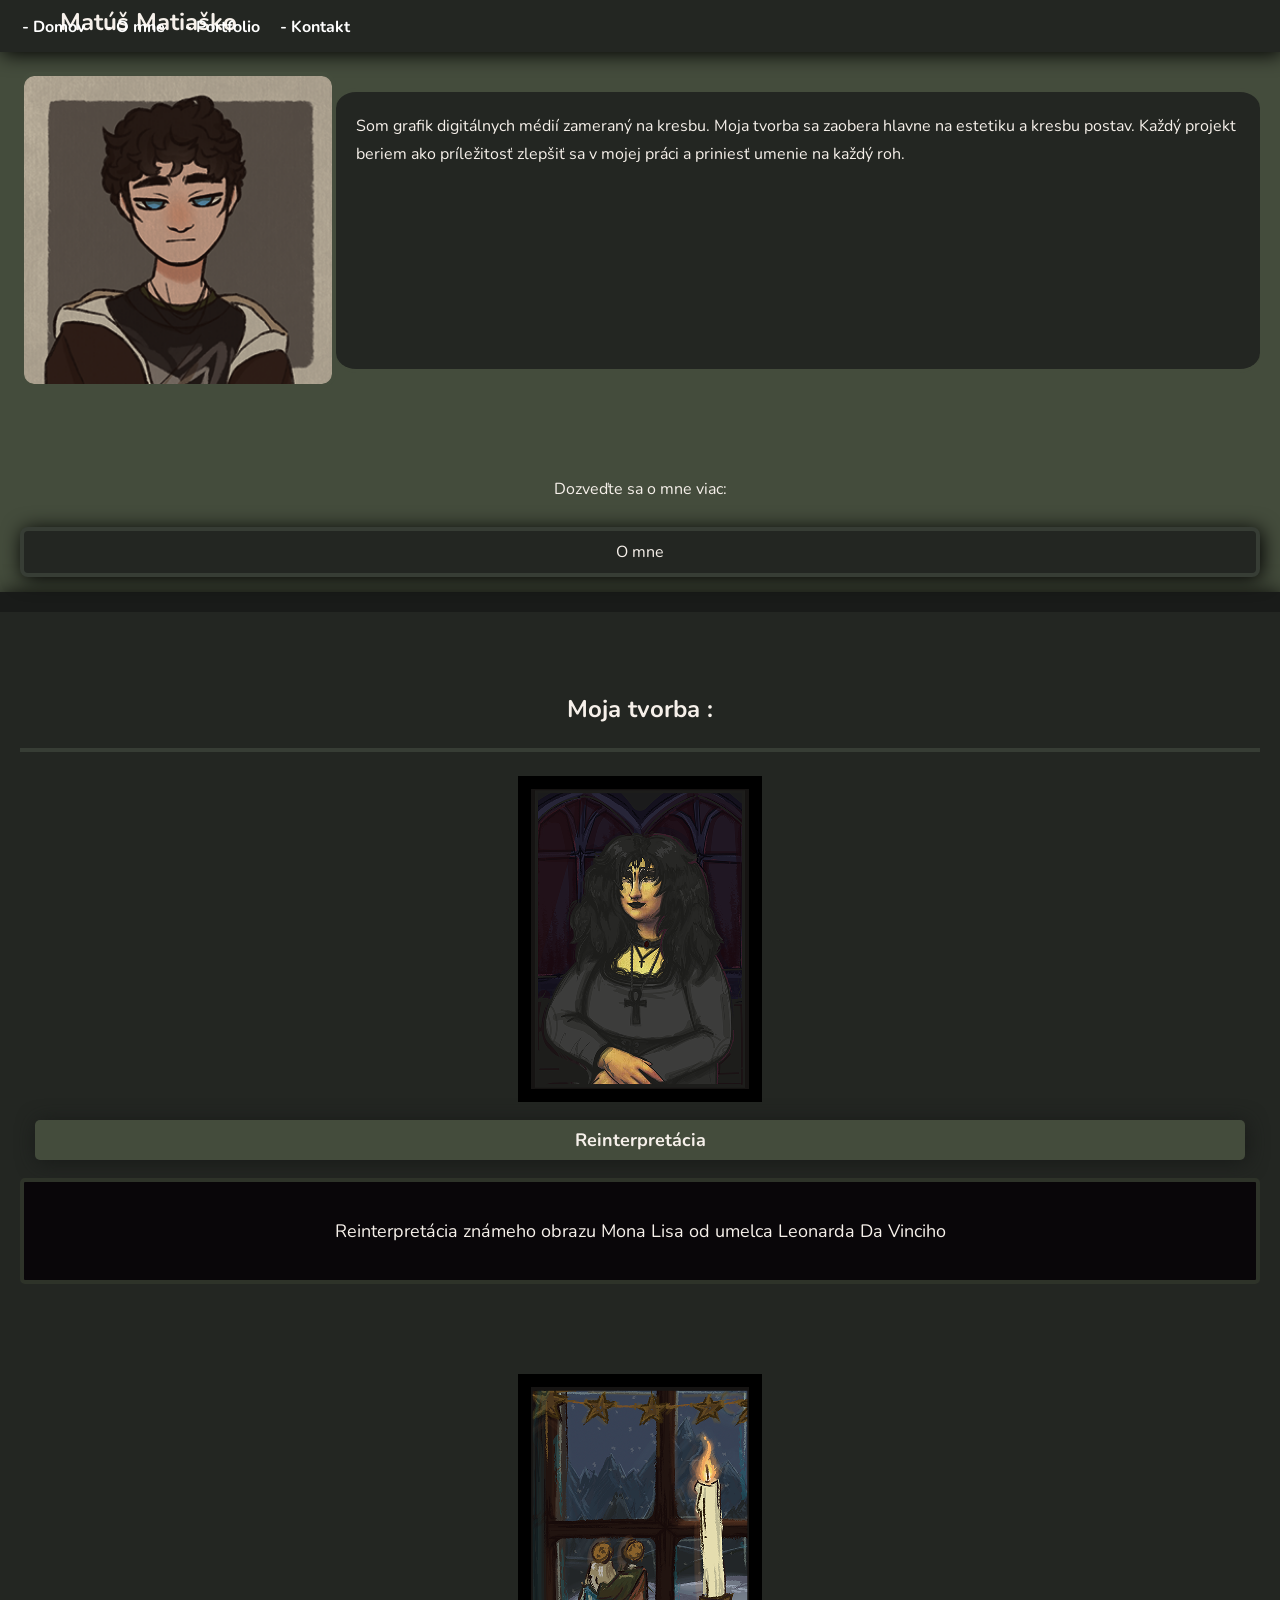
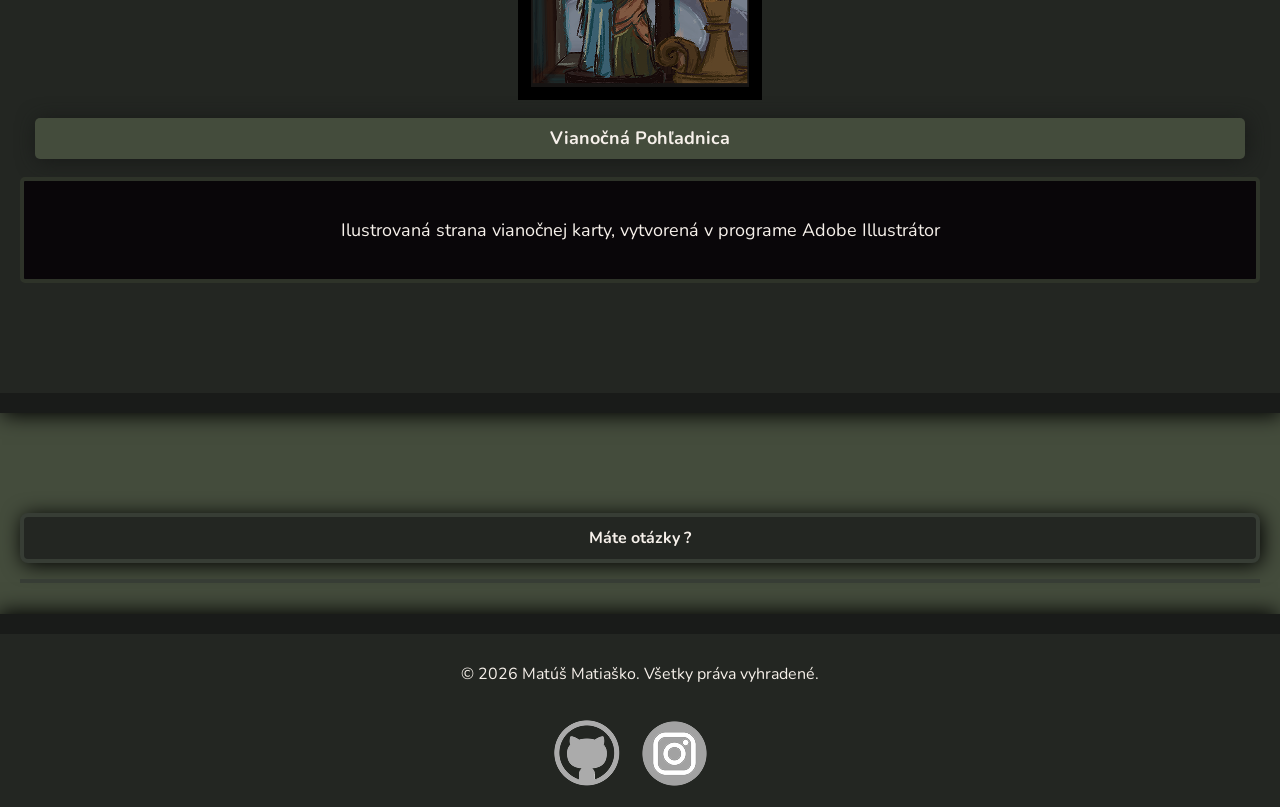
==== moje_portfolio/index.html @ e3437671 "." ====
<!DOCTYPE html>
<html lang="en">
<head>
    <meta charset="UTF-8">
    <meta name="viewport" content="width=device-width, initial-scale=1.0">
    <title>Portfólio</title>
    <link rel="stylesheet" href="css/style.css">
    <link rel="stylesheet" href="css/normalize.css">
</head>
<body>
<!--=========================================================================-->
<!--=========================================================================-->
    <header>
        <nav>
            <div class="menu-btn" id="menuBtn">
              ☰
            </div>
            <div class="menu" id="menu">
                <a href="index.html"><b>- Domov</b></a>
                <a href="o_mne.html"><b>- O mne</b></a>
                <a href="portfolio.html"><b>- Portfolio</b></a>
                <a href="kontakt.html"><b>- Kontakt</b></a>
            </div>
        </nav>
    <script>
        const menuBtn = document.getElementById("menuBtn");
        const menu = document.getElementById("menu");
        menuBtn.addEventListener("click", () => {
          menu.classList.toggle("active");
        });
    </script>
    <h1 class="header_logo">Matúš Matiaško</h1>
    </header>
<!--=========================================================================-->
<!--=========================================================================-->
<section class="margin__medzera">
    <section id="sekcia_uvod_div">
        <div class="sekcia_uvod_div">
            <img id="pfp" src="images/download20260403190215 2.png" alt="pfp">
            <p class="text_dozvedte_sa_viac">Som grafik digitálnych médií zameraný na  kresbu. Moja tvorba sa zaobera hlavne na estetiku a kresbu postav. Každý projekt beriem ako príležitosť zlepšiť sa v mojej práci a priniesť umenie na každý roh.</p>
        </div>
    </section>
</section>
    <section class="flex__sekcia">
        <p class="text_o_mne">Dozveďte sa o mne viac:</p>
        <a class="button_o_mne" href="o_mne.html">O mne</a>
    </section>
<!--=========================================================================-->
<!--=========================================================================-->
<section class="sekcia__portfolio">
    <div class="portfolio__content">
        <p class="portfolio__nadpis"><b>Moja tvorba :</b></p>
        <p class="border_bottom"></p>
        <img class="portfolio__obrazok" src="images/2 2.png" alt="Reinterpretácia">
        <p class="portfolio__item-nadpis"><b>Reinterpretácia</b></p>
        <p class="portfolio__item-text">Reinterpretácia známeho obrazu Mona Lisa od umelca Leonarda Da Vinciho</p>
        <img class="portfolio__obrazok" src="images/3 2.png" alt="Vianočná Pohľadnica">
        <p class="portfolio__item-nadpis"><b>Vianočná Pohľadnica</b></p>
        <p class="portfolio__item-text">Ilustrovaná strana vianočnej karty, vytvorená v programe Adobe Illustrátor</p>
    </div>
</section>
<!--=========================================================================-->
<!--=========================================================================-->
<section class="flex__sekcia">
    <a id="kontact-banner" href="kontakt.html"><b>Máte otázky ?</b></a>
    <p class="border_bottom"></p>
</section>
<!--=========================================================================-->
<!--=========================================================================-->
    <footer>
        <p id="footer__copyright">© 2026 Matúš Matiaško. Všetky práva vyhradené.</p>
        <class id="footer_images">
            <img id="Github__ikona" src="images/image 8.png" alt="Github__ikona">
            <img id="Instagram__ikona" src="images/instagram-logo-instagram-icon-transparent-free-png 2.png" alt="Instagram__ikona">
        </class>
    </footer>
<!--=========================================================================-->
<!--=========================================================================-->
</body>
</html>
---- moje_portfolio/css/style.css ----
@import url('https://fonts.googleapis.com/css2?family=Nunito:ital,wght@0,200..1000;1,200..1000&family=Titan+One&display=swap');
/*============================================================================*/
:root{
    --farba_textu:          #F6F0EA;
    --farba_pozadia:        #090609;
    --farba_primarna:       #444C3C;
    --farba_primarna_2:     #5A6A58;
    --farba_primarna_3:     #232622;
    --farba_akcent:         #673241;
    --farba_akcent_2:       #934058;
    --farba_akcent_3:       #3a1e26;
    --farba_border:         #2e3329;
}
/*============================================================================*/
/*============================================================================*/

.sekcia_uvod_div{
    display: flex;
    flex-direction: column;
    border-bottom: var(--farba_primarna) 4px solid;
}
#pfp{
    border: var(--farba_primarna) 4px solid;
    border-radius: 14px;
}
.text_dozvedte_sa_viac{
    background-color: var(--farba_primarna_3);
    padding: 20px;
    border-radius: 20px;
    margin-bottom: 15px;
    border-top: var(--farba_primarna) solid 4px;
    border-bottom: var(--farba_primarna) 4px solid;
    line-height: 28px;
}
/*============================================================================*/
/*============================================================================*/
.text_o_mne{
    margin-top: 60px;
    padding: 8px;  
    text-align: center;
    border-bottom: var(--farba_primarna) 4px solid;
}
.button_o_mne{
    color: var(--farba_textu);
    text-align: center;
    background-color: var(--farba_primarna_3);
    border: 4px solid #373D35;
    padding: 12px;
    margin-bottom: 15px;
    border-radius: 8px;
    display: inline-block;
    box-shadow: 2px 2px 20px black;
}
/*============================================================================*/
/*============================================================================*/






/*============================================================================*/
/*============================================================================*/
.text_o_mne_nadpis{
    margin-left: 0px;
    margin-top: 3px;
    margin-bottom: 3px;
    font-family: Titan One;
    letter-spacing: 3px;
    color: var(--farba_akcent);
    -webkit-text-stroke: 1px var(--farba_akcent_3);
}
#text_o_mne_1{
    font-size: 60px;
    margin: 0px;    
}
#text_o_mne_2{
    font-size: 60px;
    margin: 0px;
    color: var(--farba_akcent_2);
}
#volam_sa{
    font-size: large;
    line-height: 32px;
}
.obrazky{
    text-align: center;
    background-color: var(--farba_primarna);
    padding: 10px;
    border-radius: 20px;
    border: var(--farba_primarna_2) solid 4px;
}
.ikona{
    border: var(--farba_pozadia) solid 8px;
    border-radius: 400px;
}
.o_mne_text_2{
    margin-top: 20px;
    padding: 8px;  
    text-align: center;
    border-bottom: var(--farba_primarna) 4px solid;
    margin-left: 20px;
    margin-right: 20px;
}
.zrucnosti{
    text-align: center;
    background-color: var(--farba_primarna);
    padding: 0px;
    border-radius: 20px;
    border: var(--farba_primarna_2) solid 4px;
    margin: 10px;
    display: flex;
    flex-direction: row;
    justify-content: center;
    align-items: center;
    margin-left: 20px;
    margin-right: 20px;
}
.ikona_2{
    margin: 10px
}
.zrucnosti_text{
    padding-left: 10px;
    margin: 4px;
}
.sekcia_zrucnosti{
    margin-bottom: 20px;
}
/*============================================================================*/
/*============================================================================*/
input , textarea{
    background-color: var(--farba_pozadia);
    border: var(--farba_border) solid 4px;
    color: var(--farba_textu);
    margin-left: 20px;
    width: 96%;
    height: 40px;
}
.text_kontakt{
    text-align: center;
    align-items: center;
    background-color: var(--farba_primarna);
    padding: 10px;
    border-radius: 5px;
    box-shadow: 2px 2px 20px #181a18;
}
textarea{
    height: 200px;
}













/*============================================================================*/
/*==================================NAV=======================================*/
/*============================================================================*/
nav {
      padding: 10px 20px;
      position: relative;
      margin-left: 2px;
    }
.menu-btn {
      font-size: 30px;
      color: white;
      cursor: pointer;
      display: none;
    }
.menu {
      display: flex;
      gap: 20px;
    }
.menu a {
      color: white;
      text-decoration: none;
    }
a:hover {
        color: var(--farba_pozadia);
        background-color: var(--farba_primarna_2);
}
/*============================================================================*/
@media (max-width: 768px) {
.menu-btn {
        display: block;
    }
.menu {
        display: none;
        flex-direction: column;
        background: #333;
        position: absolute;
        top: 60px;
        left: 0;
        width: 100%;
        padding: 10px 0;
    }
.menu.active {
        display: flex;
    }
.menu a {
        padding: 10px 20px;
    }
}
/*============================================================================*/
/*================================HEADER======================================*/
/*============================================================================*/
header{
    background-color: var(--farba_primarna_3);
    margin: 0px;
    box-shadow: 2px 2px 20px black;
    padding-bottom: 8px;
    padding-top:8px;
}
.header_logo{
    font-family: Nunito;
    margin-bottom: 2px;
    font-size: x-large;
    padding: 5px;
    padding-left: 30px;
    margin-top: -42px;
    margin-left: 30px;
}
a{
    text-decoration: none;
    color: var(--farba_pozadia);
    font-family: Nunito;
}
/*============================================================================*/
/*================================KONTAKT=====================================*/
/*============================================================================*/
#kontact-banner{
    color: var(--farba_textu);
    text-align: center;
    background-color: var(--farba_primarna_3);
    border: 4px solid #373D35;
    padding: 12px;
    border-radius: 8px;
    display: inline-block;
    margin-top: 100px;
    box-shadow: 2px 2px 20px black;
}
#kontact-banner:hover {
        color: var(--farba_pozadia);
        background-color: var(--farba_primarna_2);
}
/*============================================================================*/
/*==============================PORTFOLIO=====================================*/
/*============================================================================*/
.nadpis__portfolio{
    text-align: center;
    font-size: 60px;
    margin-top: 3px;
    margin-bottom: 3px;
    font-family: Titan One;
    letter-spacing: 3px;
    color: var(--farba_akcent);
    -webkit-text-stroke: 1px var(--farba_akcent_3);
}
.sekcia__portfolio{
    border-top: #191b19 solid 20px;
    background-color: var(--farba_primarna_3);
    padding: 20px;
    margin: 0px;
    border-bottom: #191b19 solid 20px;
    box-shadow: 2px 2px 20px black;
}
.portfolio__content{
    padding-top: 40px;
    text-align: center;
    font-size: x-large;
}
.portfolio__item-text{
    text-align: center;
    background-color: var(--farba_pozadia);
    padding: 20px;
    border-radius: 5px;
    padding-top: 35px;
    padding-bottom: 35px;
    border: var(--farba_border) solid 4px;
    margin-bottom: 90px;
    line-height: 28px;
    font-size: large;
}
.portfolio__item-nadpis{
    text-align: center;
    align-items: center;
    background-color: var(--farba_primarna);
    padding: 10px;
    border-radius: 5px;
    margin-left: 15px;
    margin-right: 15px;
    box-shadow: 2px 2px 20px #181a18;
    font-size: large;
}
.portfolio__obrazok{    
    display: block;
    margin-left: auto;
    margin-right: auto;
}
/*============================================================================*/
/*================================FOOTER======================================*/
/*============================================================================*/
.margin__footer{
    margin-top: 100px;
}
footer{
    border-top: #191b19 solid 20px;
    margin-top: 15px;
    background-color: var(--farba_primarna_3);
    box-shadow: -2px -2px 20px black;
}
#footer__copyright{
    color: var(--farba_textu);
    text-align: center;
    margin-left: 20px;
    margin-right: 20px;
    padding-top: 15px;
}
#footer_images{
    display: flex;
    flex-direction: row;
    justify-content: center;
    align-items: center;
}
/*============================================================================*/
/*=================================RANDOM=====================================*/
/*============================================================================*/
.margin__medzera{
    margin: 20px;
}
.flex__sekcia{
    display: flex;
    flex-direction: column;
    margin-left: 20px;
    margin-right: 20px;
}
.border_bottom{
    border-bottom: 4px solid #373D35;
}
button{
    margin-top: 200px;
    background-color: var(--farba_pozadia);
    border: var(--farba_border) solid 4px;
    color: var(--farba_textu);
    width: 96%;
    height: 40px;
}

button:hover {
        color: var(--farba_pozadia);
        background-color: var(--farba_primarna_2);
}
/*============================================================================*/
/*==================================BODY======================================*/
/*============================================================================*/
body{
    background-color: var(--farba_pozadia);
    color: var(--farba_textu);
    font-family: Nunito;
    margin: 0px;
}
/*============================================================================*/
/*==================================MEDIA=====================================*/
/*============================================================================*/
@media (min-width: 768px) {


#pfp{
    width: 500px;
}
.sekcia_uvod_div{
    flex-direction: row;
}








body{
background-color: #444C3C;
}
}
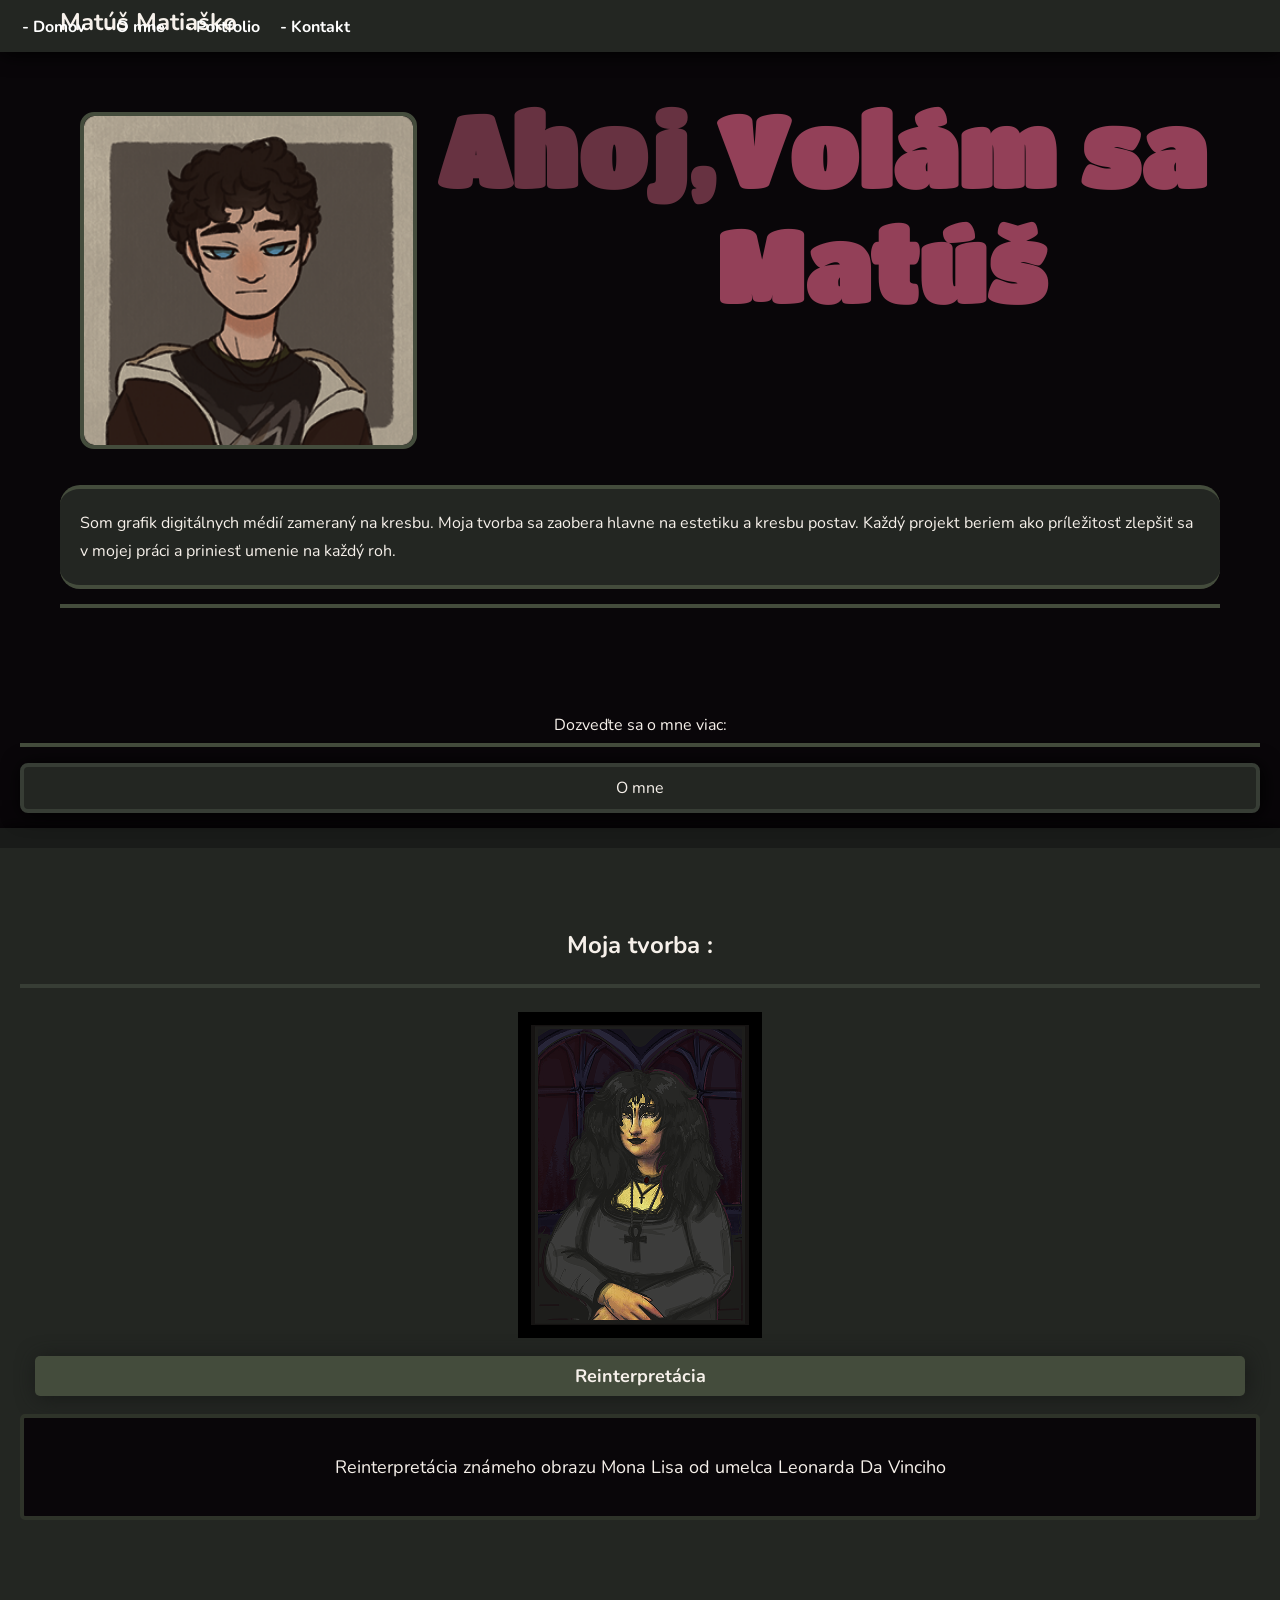
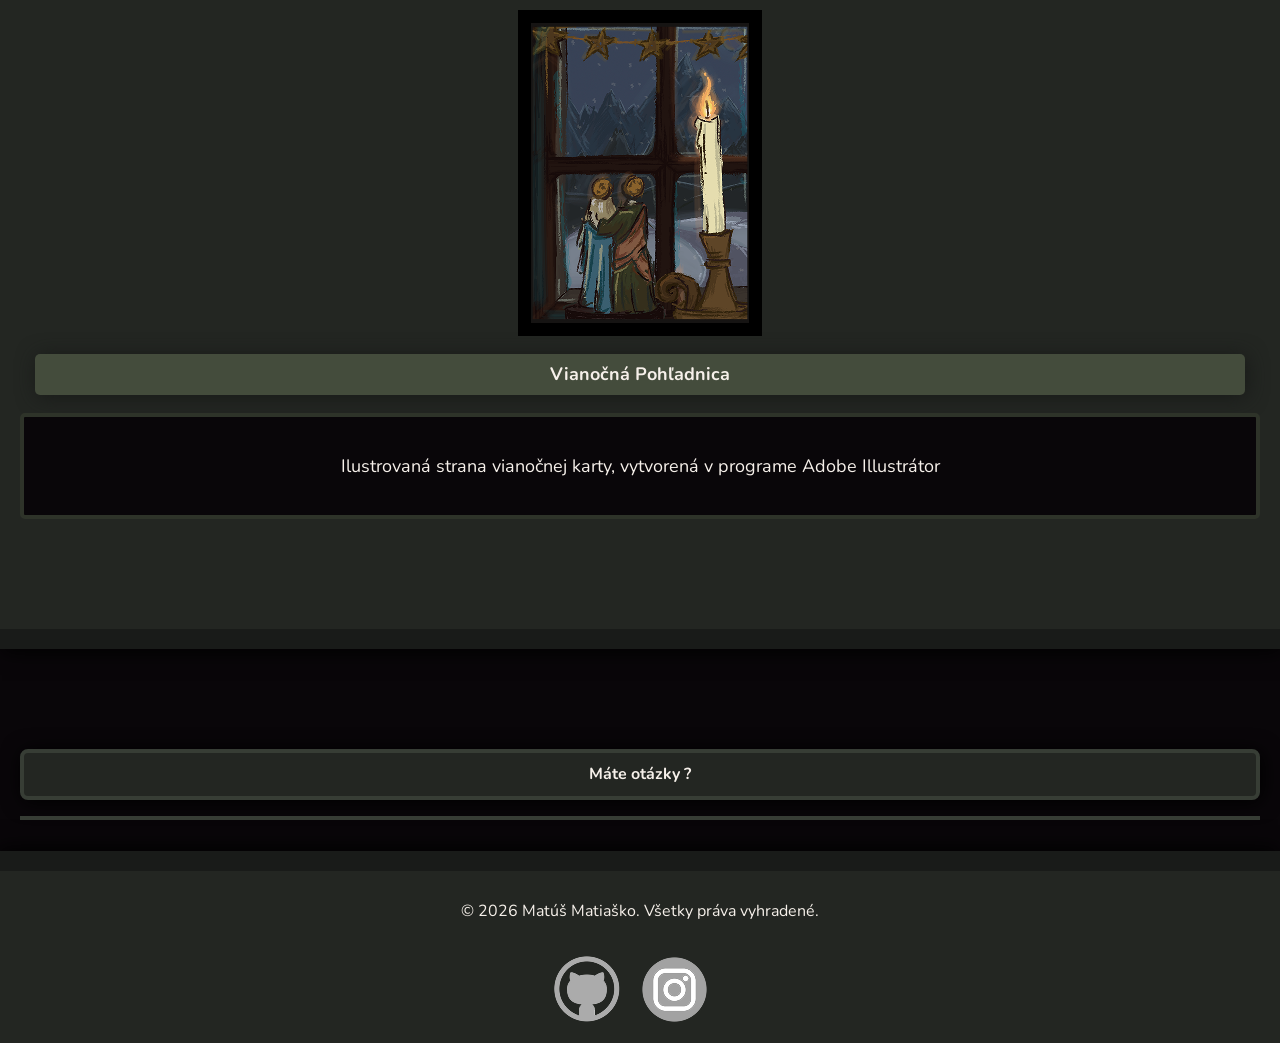
==== commit 3efcfe75: "." ====
--- a/moje_portfolio/index.html
+++ b/moje_portfolio/index.html
@@ -36,7 +36,11 @@
 <section class="margin__medzera">
     <section id="sekcia_uvod_div">
         <div class="sekcia_uvod_div">
-            <img id="pfp" src="images/download20260403190215 2.png" alt="pfp">
+            <div class="div__pfp_hlavny_text">
+                <img id="pfp" src="images/download20260403190215 2.png" alt="pfp">
+                <h1 class="hlavny_text__1"><b>Ahoj,</b></h1>
+                <h2 class="hlavny_text__2"><b>Volám sa Matúš</b></h2>
+            </div>
             <p class="text_dozvedte_sa_viac">Som grafik digitálnych médií zameraný na  kresbu. Moja tvorba sa zaobera hlavne na estetiku a kresbu postav. Každý projekt beriem ako príležitosť zlepšiť sa v mojej práci a priniesť umenie na každý roh.</p>
         </div>
     </section>
--- a/moje_portfolio/css/style.css
+++ b/moje_portfolio/css/style.css
@@ -369,36 +369,54 @@
 /*============================================================================*/
 /*==================================MEDIA=====================================*/
 /*============================================================================*/
+.hlavny_text__1{
+    font-family: Titan One;
+    margin: 0px;
+    color: var(--farba_akcent);
+    font-size: 50px;
+}
+.hlavny_text__2{
+    font-family: Titan One;
+    color: var(--farba_akcent_2);
+    margin: 0px;
+    font-size: 60px;
+}
+
+
+
 @media (min-width: 768px) {
-
-
 #pfp{
-    width: 500px;
+    width: 550px;
+    margin: 20px;
+}
+.div__pfp_hlavny_text{
+    display: flex;
+    flex-direction: row;
+}
+.hlavny_text__1{
+    font-size: 100px;
+}
+.hlavny_text__2{
+    font-size: 100px;
 }
 .sekcia_uvod_div{
-    flex-direction: row;
-}
-
-
-
-
-
-
-
-
-body{
-background-color: #444C3C;
-}
-}
-
-
-
-
-
-
-
-
-
-
-
-
+    margin: 40px;
+}
+
+
+
+
+
+}
+
+
+
+
+
+
+
+
+
+
+
+
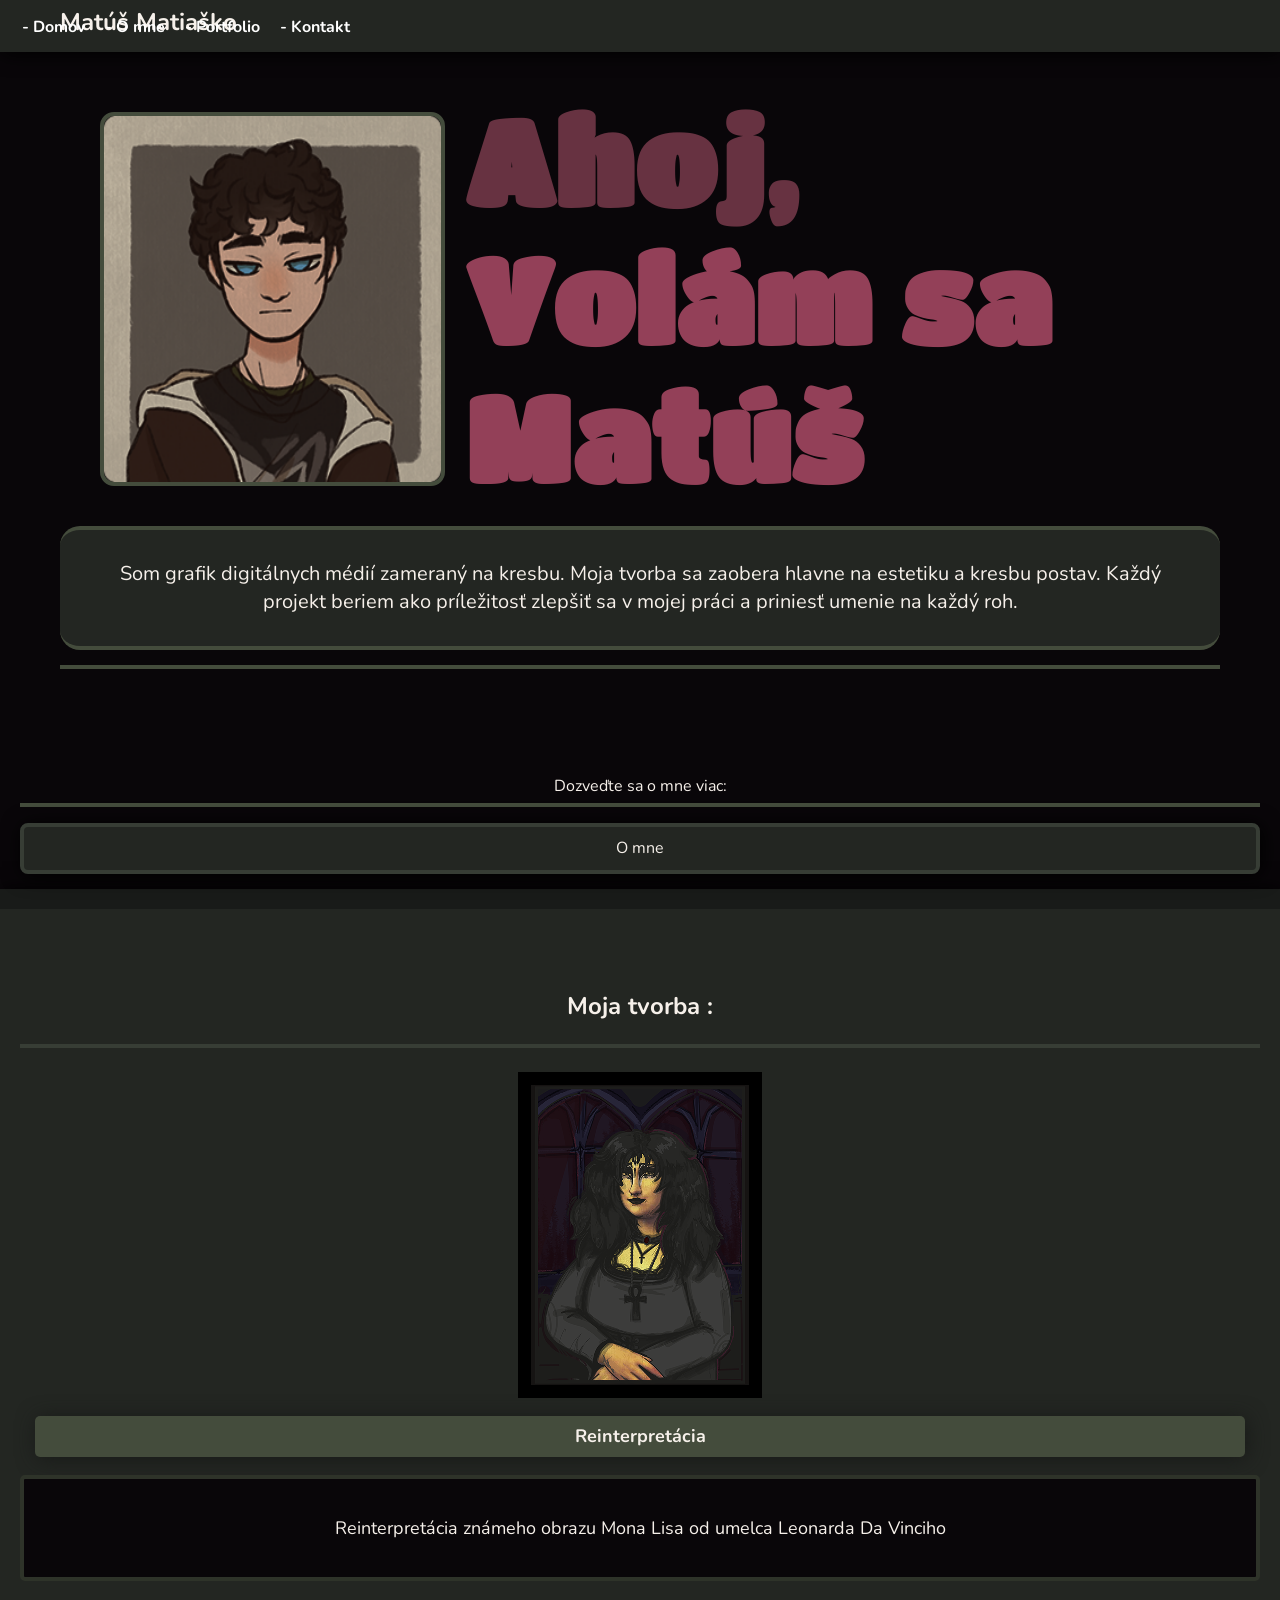
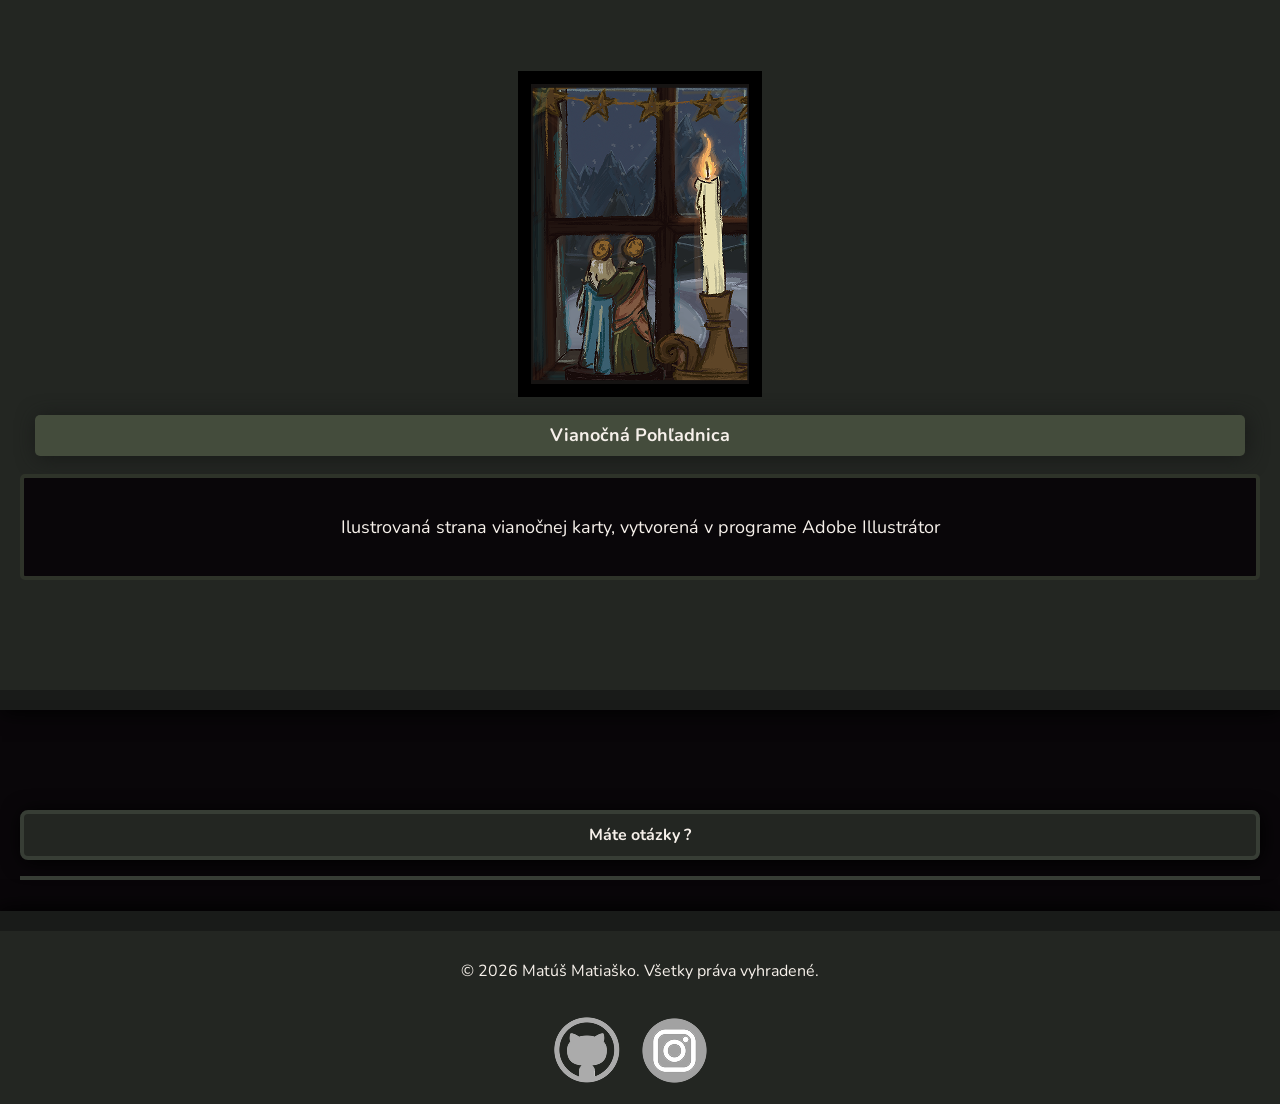
==== commit 31f954f6: "." ====
--- a/moje_portfolio/index.html
+++ b/moje_portfolio/index.html
@@ -38,8 +38,10 @@
         <div class="sekcia_uvod_div">
             <div class="div__pfp_hlavny_text">
                 <img id="pfp" src="images/download20260403190215 2.png" alt="pfp">
-                <h1 class="hlavny_text__1"><b>Ahoj,</b></h1>
-                <h2 class="hlavny_text__2"><b>Volám sa Matúš</b></h2>
+                <div class="div_hlavny_text">
+                    <h1 class="hlavny_text__1"><b>Ahoj,</b></h1>
+                    <h2 class="hlavny_text__2"><b>Volám sa Matúš</b></h2>
+                </div>    
             </div>
             <p class="text_dozvedte_sa_viac">Som grafik digitálnych médií zameraný na  kresbu. Moja tvorba sa zaobera hlavne na estetiku a kresbu postav. Každý projekt beriem ako príležitosť zlepšiť sa v mojej práci a priniesť umenie na každý roh.</p>
         </div>
--- a/moje_portfolio/css/style.css
+++ b/moje_portfolio/css/style.css
@@ -176,7 +176,7 @@
     }
 .menu {
       display: flex;
-      gap: 20px;
+      gap:20px;
     }
 .menu a {
       color: white;
@@ -233,6 +233,19 @@
     font-family: Nunito;
 }
 /*============================================================================*/
+.hlavny_text__1{
+    font-family: Titan One;
+    margin: 0px;
+    color: var(--farba_akcent);
+    font-size: 50px;
+}
+.hlavny_text__2{
+    font-family: Titan One;
+    color: var(--farba_akcent_2);
+    margin: 0px;
+    font-size: 60px;
+}
+/*============================================================================*/
 /*================================KONTAKT=====================================*/
 /*============================================================================*/
 #kontact-banner{
@@ -369,54 +382,61 @@
 /*============================================================================*/
 /*==================================MEDIA=====================================*/
 /*============================================================================*/
+
+
+
+
+@media (min-width: 768px) {
+
+
+/*============================================================================*/
+#pfp{
+    width: 450px;
+    margin: 20px;
+    margin-left: 40px;
+}
+.div__pfp_hlavny_text{
+    display: flex;
+    flex-direction: row;
+}
+.div_hlavny_text{
+    display: flex;
+    flex-direction: column;
+}
 .hlavny_text__1{
-    font-family: Titan One;
-    margin: 0px;
-    color: var(--farba_akcent);
-    font-size: 50px;
+    font-size: 120px;
 }
 .hlavny_text__2{
-    font-family: Titan One;
-    color: var(--farba_akcent_2);
-    margin: 0px;
-    font-size: 60px;
-}
-
-
-
-@media (min-width: 768px) {
-#pfp{
-    width: 550px;
-    margin: 20px;
-}
-.div__pfp_hlavny_text{
-    display: flex;
-    flex-direction: row;
-}
-.hlavny_text__1{
-    font-size: 100px;
-}
-.hlavny_text__2{
-    font-size: 100px;
+    font-size: 120px;
 }
 .sekcia_uvod_div{
     margin: 40px;
 }
-
-
-
-
-
-}
-
-
-
-
-
-
-
-
-
-
-
-
+.text_dozvedte_sa_viac{
+    text-align: center;
+    font-size: 20px;
+    padding: 30px;
+}
+/*============================================================================*/
+
+
+
+
+
+
+
+
+
+}
+
+
+
+
+
+
+
+
+
+
+
+
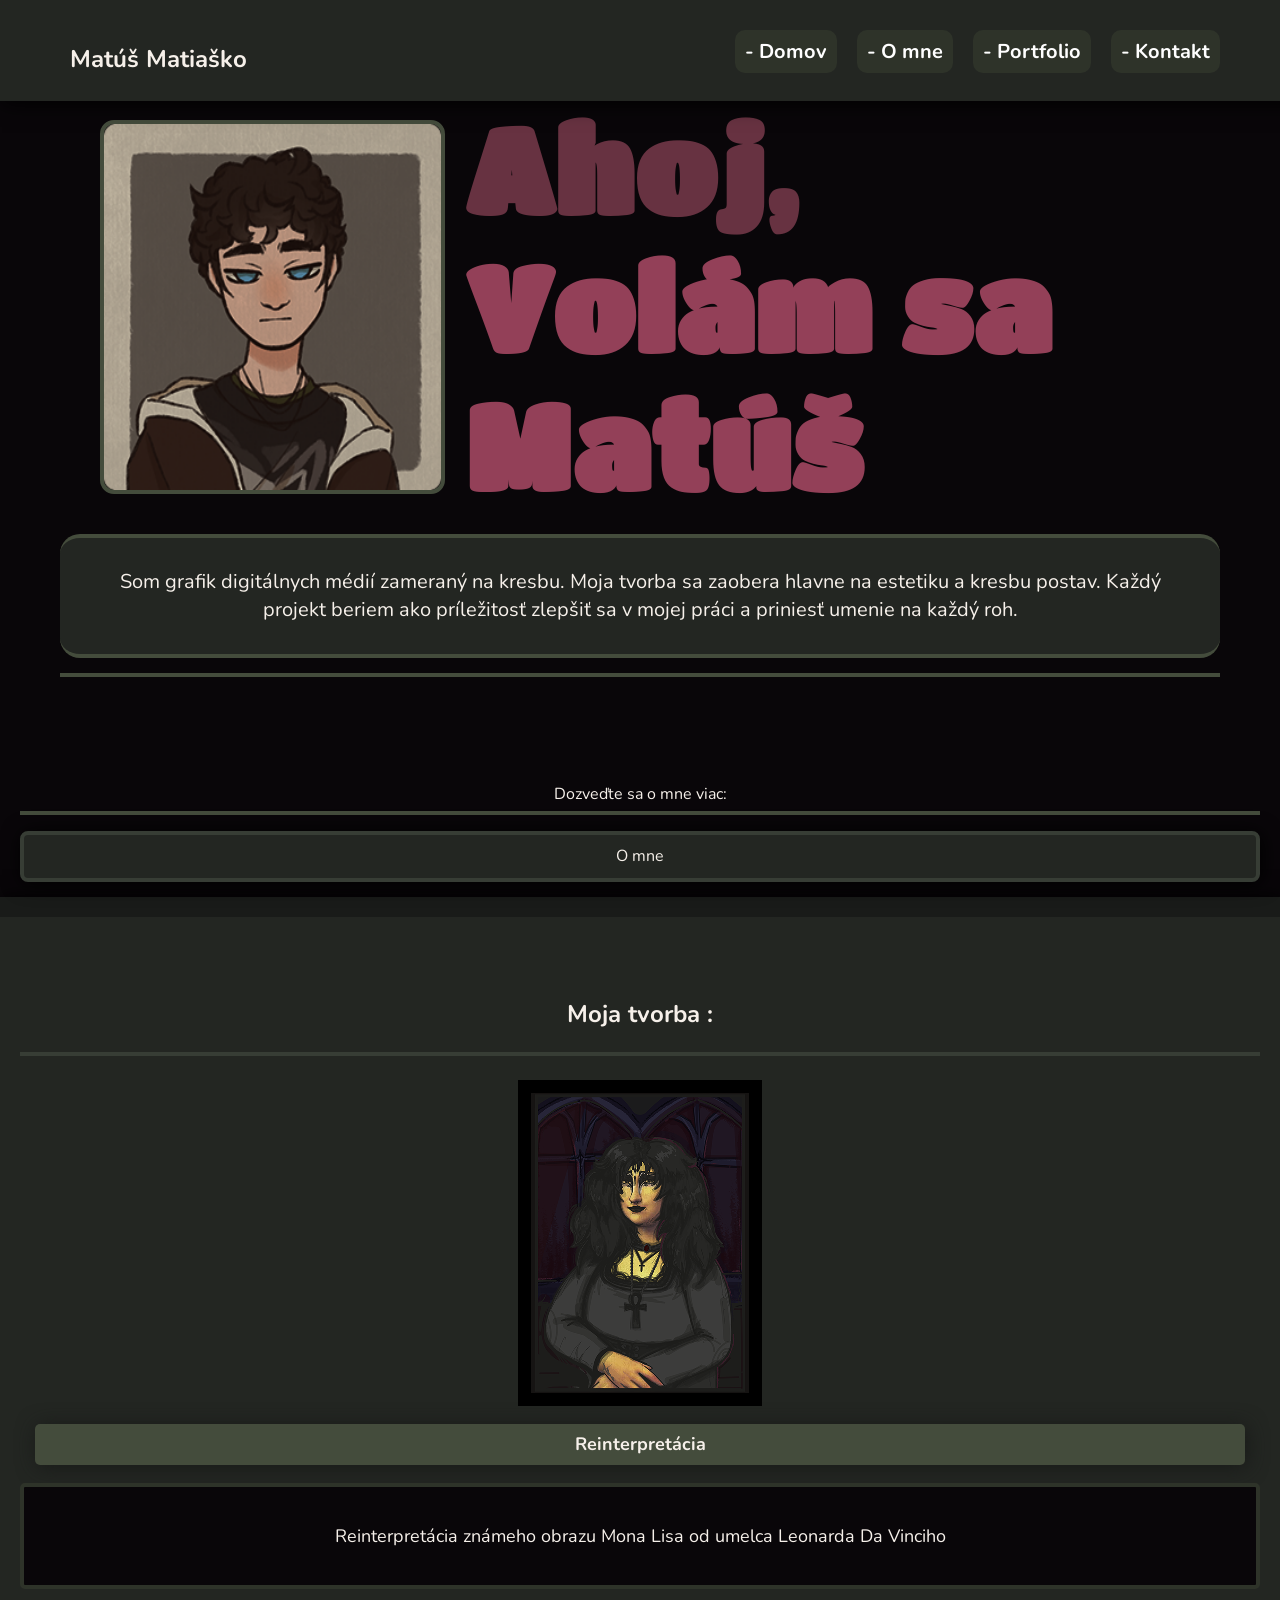
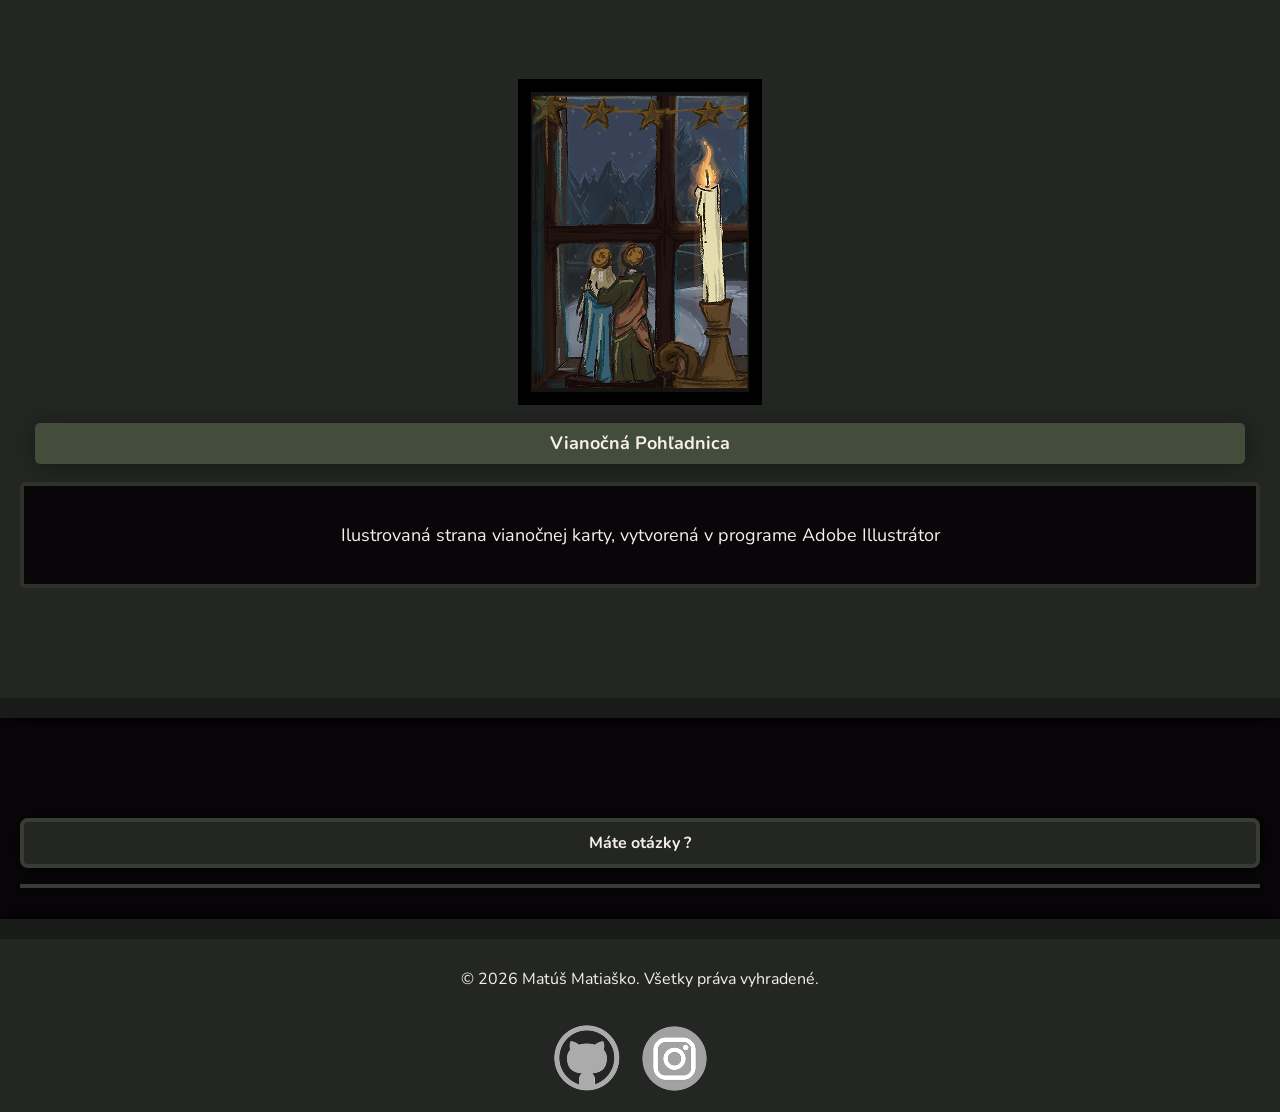
==== commit 96989ff4: "." ====
--- a/moje_portfolio/index.html
+++ b/moje_portfolio/index.html
@@ -33,6 +33,7 @@
     </header>
 <!--=========================================================================-->
 <!--=========================================================================-->
+<main>
 <section class="margin__medzera">
     <section id="sekcia_uvod_div">
         <div class="sekcia_uvod_div">
@@ -71,6 +72,7 @@
     <a id="kontact-banner" href="kontakt.html"><b>Máte otázky ?</b></a>
     <p class="border_bottom"></p>
 </section>
+</main>
 <!--=========================================================================-->
 <!--=========================================================================-->
     <footer>
--- a/moje_portfolio/css/style.css
+++ b/moje_portfolio/css/style.css
@@ -13,7 +13,10 @@
 }
 /*============================================================================*/
 /*============================================================================*/
-
+.div__pfp_hlavny_text{
+    display: flex;
+    flex-direction: column;  
+}
 .sekcia_uvod_div{
     display: flex;
     flex-direction: column;
@@ -217,6 +220,11 @@
     box-shadow: 2px 2px 20px black;
     padding-bottom: 8px;
     padding-top:8px;
+    position: fixed;
+    top: 0;
+    left: 0;
+    width: 100%;
+    z-index: 1000;
 }
 .header_logo{
     font-family: Nunito;
@@ -379,6 +387,9 @@
     font-family: Nunito;
     margin: 0px;
 }
+main{
+    margin-top: 100px;
+}
 /*============================================================================*/
 /*==================================MEDIA=====================================*/
 /*============================================================================*/
@@ -387,8 +398,22 @@
 
 
 @media (min-width: 768px) {
-
-
+header{
+    padding: 20px;
+    font-size: 20px;
+}
+.menu{
+    justify-content: flex-end;
+    margin-right: 60px;
+}
+.header_logo{
+    margin-left: 20px;
+}
+.menu a {
+        background-color: var(--farba_border);
+        padding: 10px;
+        border-radius: 10px;
+}
 /*============================================================================*/
 #pfp{
     width: 450px;
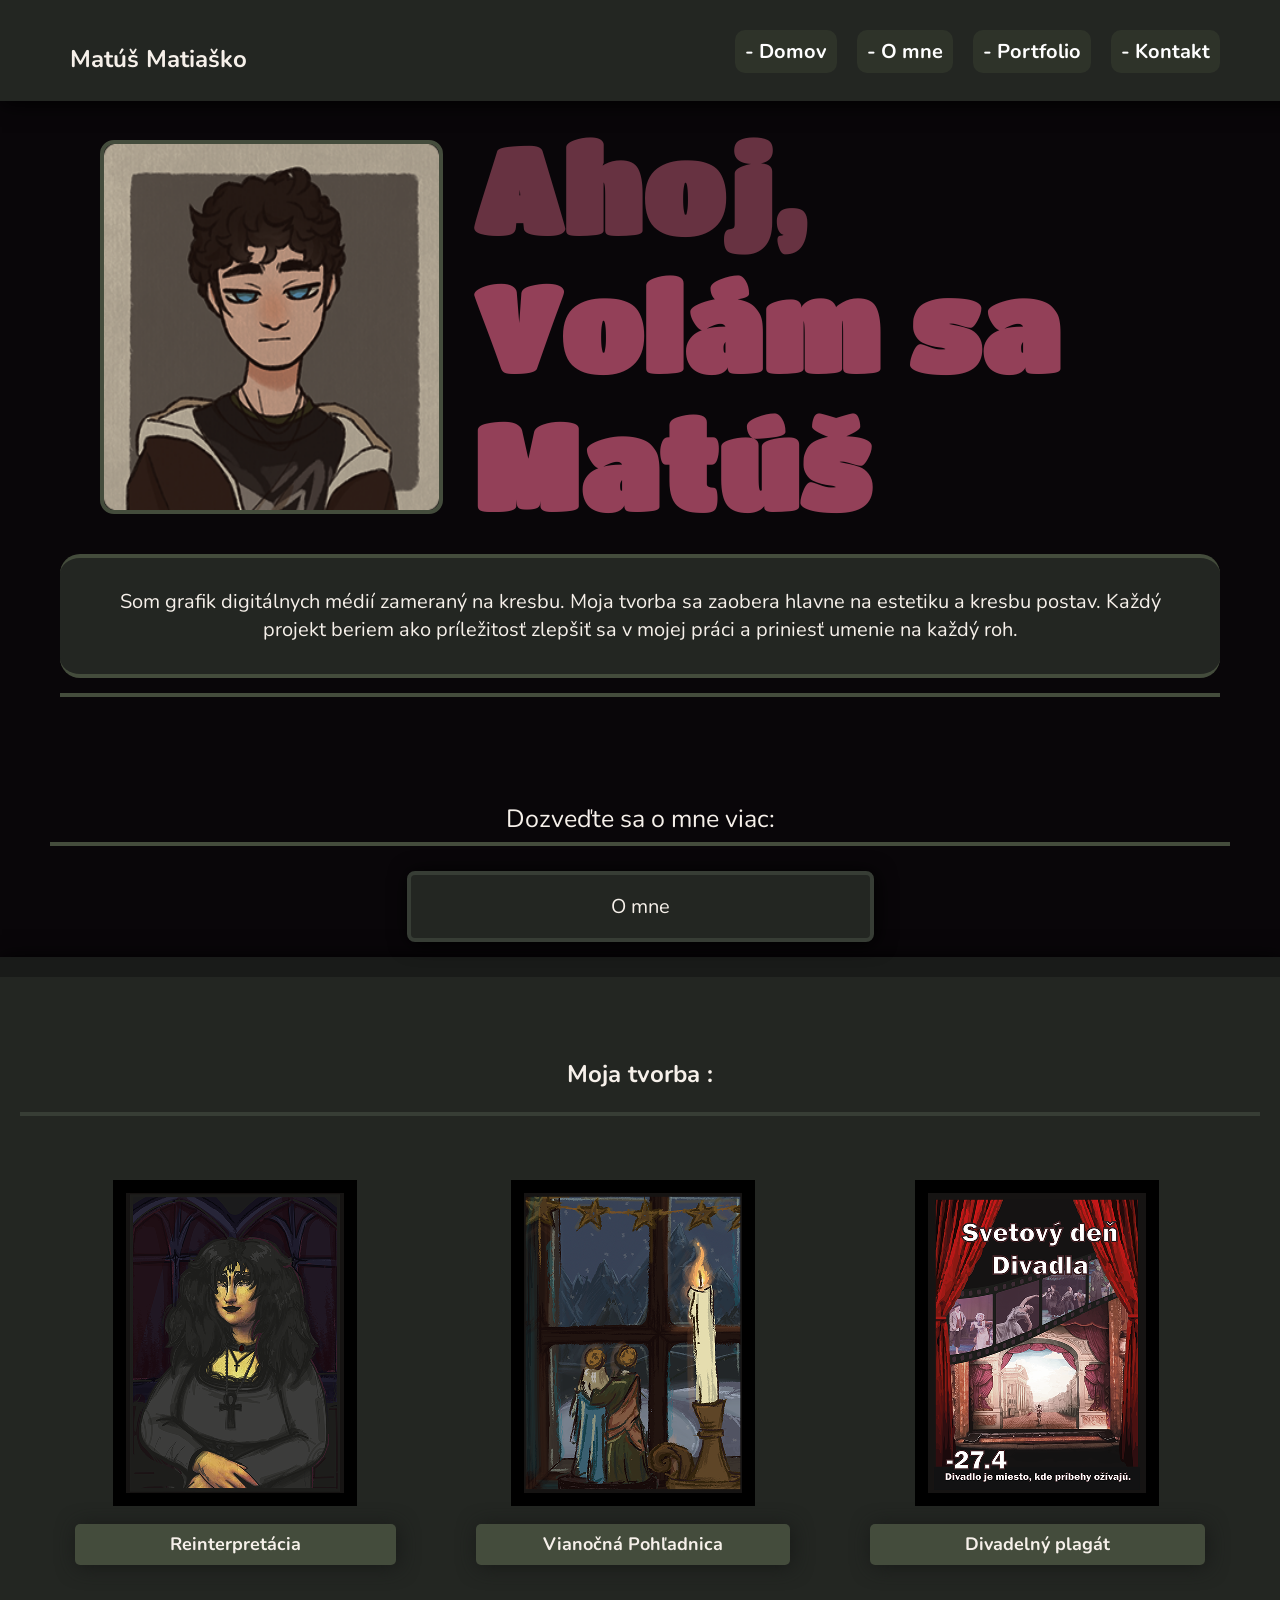
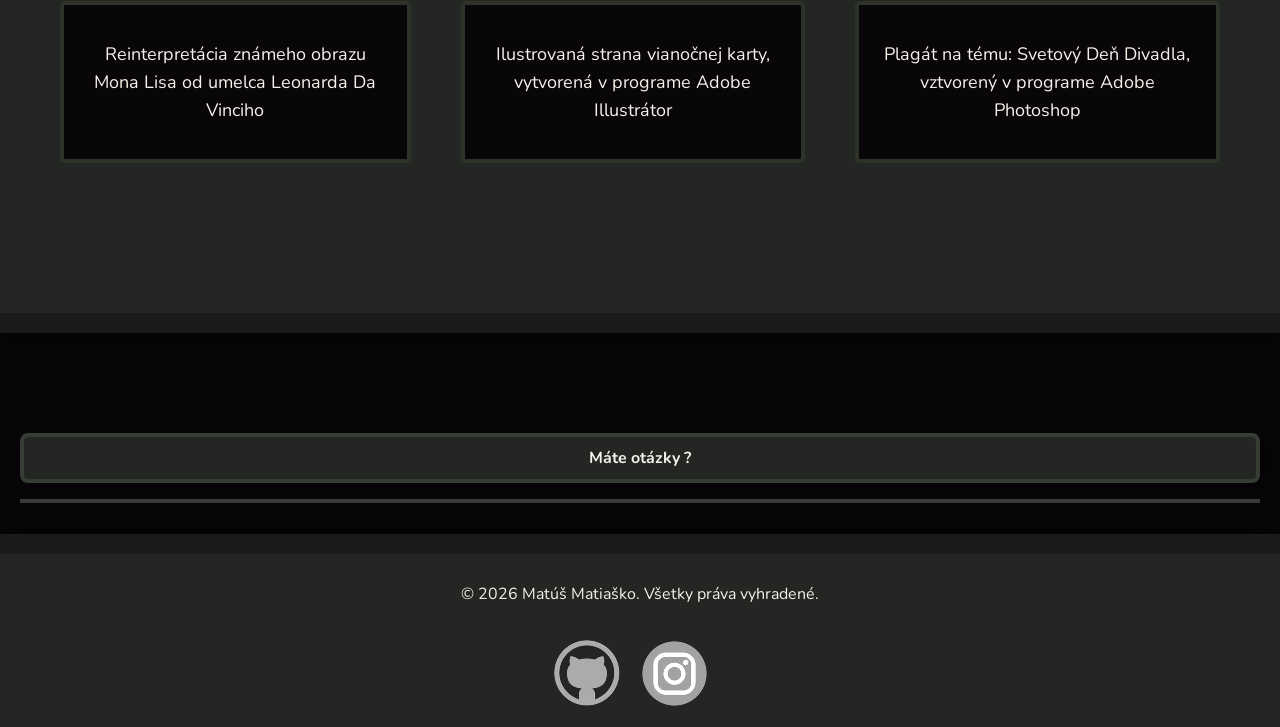
==== commit bbe3340e: "." ====
--- a/moje_portfolio/index.html
+++ b/moje_portfolio/index.html
@@ -58,12 +58,23 @@
     <div class="portfolio__content">
         <p class="portfolio__nadpis"><b>Moja tvorba :</b></p>
         <p class="border_bottom"></p>
-        <img class="portfolio__obrazok" src="images/2 2.png" alt="Reinterpretácia">
-        <p class="portfolio__item-nadpis"><b>Reinterpretácia</b></p>
-        <p class="portfolio__item-text">Reinterpretácia známeho obrazu Mona Lisa od umelca Leonarda Da Vinciho</p>
-        <img class="portfolio__obrazok" src="images/3 2.png" alt="Vianočná Pohľadnica">
-        <p class="portfolio__item-nadpis"><b>Vianočná Pohľadnica</b></p>
-        <p class="portfolio__item-text">Ilustrovaná strana vianočnej karty, vytvorená v programe Adobe Illustrátor</p>
+        <div class="portfolio__flex">
+            <div class="portfolio__sekcia__1">
+                <img class="portfolio__obrazok" src="images/2 2.png" alt="Reinterpretácia">
+                <p class="portfolio__item-nadpis"><b>Reinterpretácia</b></p>
+                <p class="portfolio__item-text">Reinterpretácia známeho obrazu Mona Lisa od umelca Leonarda Da Vinciho</p>
+            </div>
+            <div class="portfolio__sekcia__2">
+                <img class="portfolio__obrazok" src="images/3 2.png" alt="Vianočná Pohľadnica">
+                <p class="portfolio__item-nadpis"><b>Vianočná Pohľadnica</b></p>
+                <p class="portfolio__item-text">Ilustrovaná strana vianočnej karty, vytvorená v programe Adobe Illustrátor</p>
+            </div>
+            <div class="portfolio__sekcia__3">
+                <img class="portfolio__obrazok" src="images/7 5.png" alt="Divadelný plagát">
+                <p class="portfolio__item-nadpis"><b>Divadelný plagát</b></p>
+                <p class="portfolio__item-text">Plagát na tému: Svetový Deň Divadla, vztvorený v programe Adobe Photoshop</p>
+            </div>
+        </div>
     </div>
 </section>
 <!--=========================================================================-->
--- a/moje_portfolio/css/style.css
+++ b/moje_portfolio/css/style.css
@@ -246,12 +246,14 @@
     margin: 0px;
     color: var(--farba_akcent);
     font-size: 50px;
+    margin-left: 10px;
 }
 .hlavny_text__2{
     font-family: Titan One;
     color: var(--farba_akcent_2);
     margin: 0px;
     font-size: 60px;
+    margin-left: 10px;
 }
 /*============================================================================*/
 /*================================KONTAKT=====================================*/
@@ -414,6 +416,9 @@
         padding: 10px;
         border-radius: 10px;
 }
+main{
+    margin-top: 120px;
+}
 /*============================================================================*/
 #pfp{
     width: 450px;
@@ -443,25 +448,57 @@
     padding: 30px;
 }
 /*============================================================================*/
-
-
-
-
-
-
-
-
-
-}
-
-
-
-
-
-
-
-
-
-
-
-
+.text_o_mne{
+    font-size: 25px;
+    margin-left: 30px;
+    margin-right: 30px;
+}
+.button_o_mne{
+    align-self: center;
+    font-size: 20px;
+    padding: 20px;
+    padding-right: 200px;
+    padding-left: 200px;
+}
+/*============================================================================*/
+.portfolio__flex{
+    display: flex;
+    flex-direction: row;
+    gap: 50px;
+    padding: 40px;
+}
+.portfolio__sekcia__1{
+    display: flex;
+    flex-direction: column;
+}
+.portfolio__sekcia__2{
+    display: flex;
+    flex-direction: column;
+}
+.portfolio__sekcia__3{
+    display: flex;
+    flex-direction: column;
+}
+
+
+
+
+
+
+
+
+
+
+}
+
+
+
+
+
+
+
+
+
+
+
+
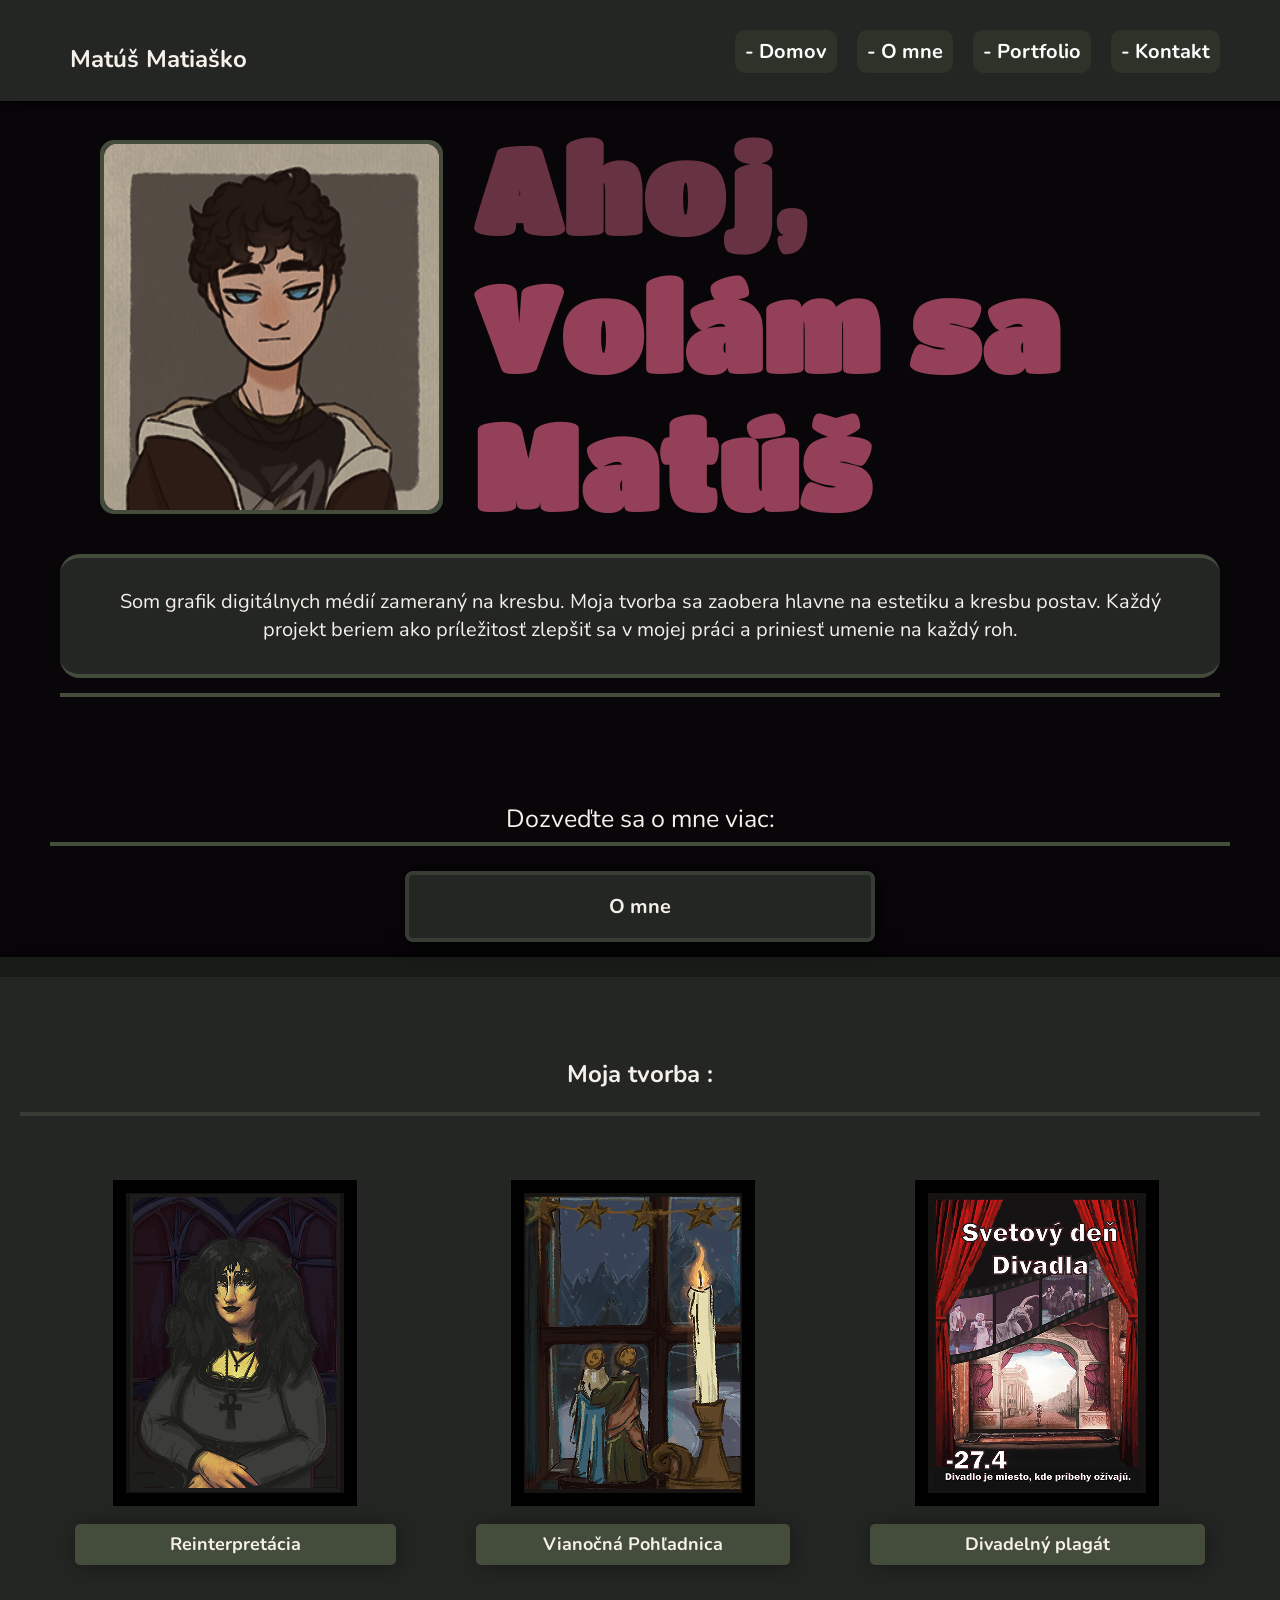
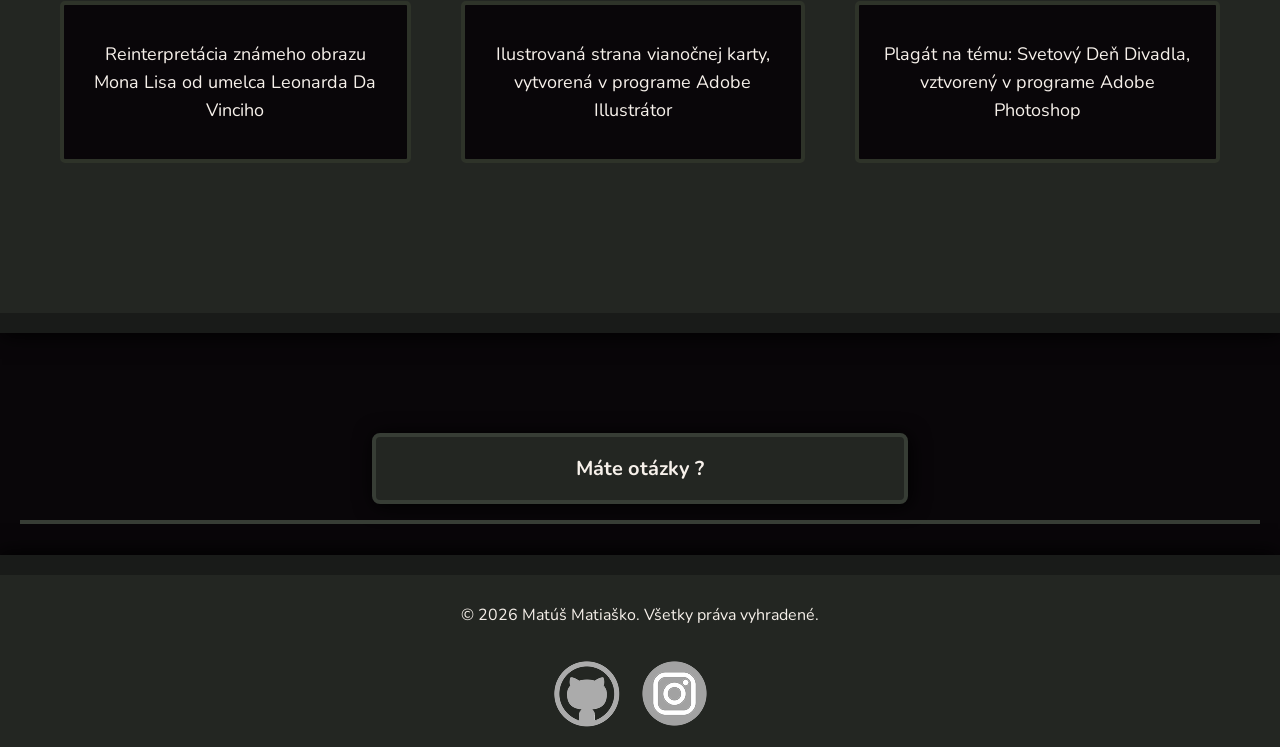
==== commit 19884119: "." ====
--- a/moje_portfolio/index.html
+++ b/moje_portfolio/index.html
@@ -50,7 +50,7 @@
 </section>
     <section class="flex__sekcia">
         <p class="text_o_mne">Dozveďte sa o mne viac:</p>
-        <a class="button_o_mne" href="o_mne.html">O mne</a>
+        <a class="button_o_mne" href="o_mne.html"><b>O mne</b></a>
     </section>
 <!--=========================================================================-->
 <!--=========================================================================-->
@@ -80,7 +80,7 @@
 <!--=========================================================================-->
 <!--=========================================================================-->
 <section class="flex__sekcia">
-    <a id="kontact-banner" href="kontakt.html"><b>Máte otázky ?</b></a>
+    <a id="kontakt-banner" href="kontakt.html"><b>Máte otázky ?</b></a>
     <p class="border_bottom"></p>
 </section>
 </main>
--- a/moje_portfolio/css/style.css
+++ b/moje_portfolio/css/style.css
@@ -258,7 +258,7 @@
 /*============================================================================*/
 /*================================KONTAKT=====================================*/
 /*============================================================================*/
-#kontact-banner{
+#kontakt-banner{
     color: var(--farba_textu);
     text-align: center;
     background-color: var(--farba_primarna_3);
@@ -269,7 +269,7 @@
     margin-top: 100px;
     box-shadow: 2px 2px 20px black;
 }
-#kontact-banner:hover {
+#kontakt-banner:hover {
         color: var(--farba_pozadia);
         background-color: var(--farba_primarna_2);
 }
@@ -397,8 +397,9 @@
 /*============================================================================*/
 
 
-
-
+/*============================================================================*/
+/*=================================index======================================*/
+/*============================================================================*/
 @media (min-width: 768px) {
 header{
     padding: 20px;
@@ -479,26 +480,33 @@
     display: flex;
     flex-direction: column;
 }
-
-
-
-
-
-
-
-
-
-
-}
-
-
-
-
-
-
-
-
-
-
-
-
+/*============================================================================*/
+#kontakt-banner{
+    align-self: center;
+    font-size: 20px;
+    padding: 20px;
+    padding-right: 200px;
+    padding-left: 200px;
+}
+
+
+
+
+
+
+
+
+
+}
+
+
+
+
+
+
+
+
+
+
+
+
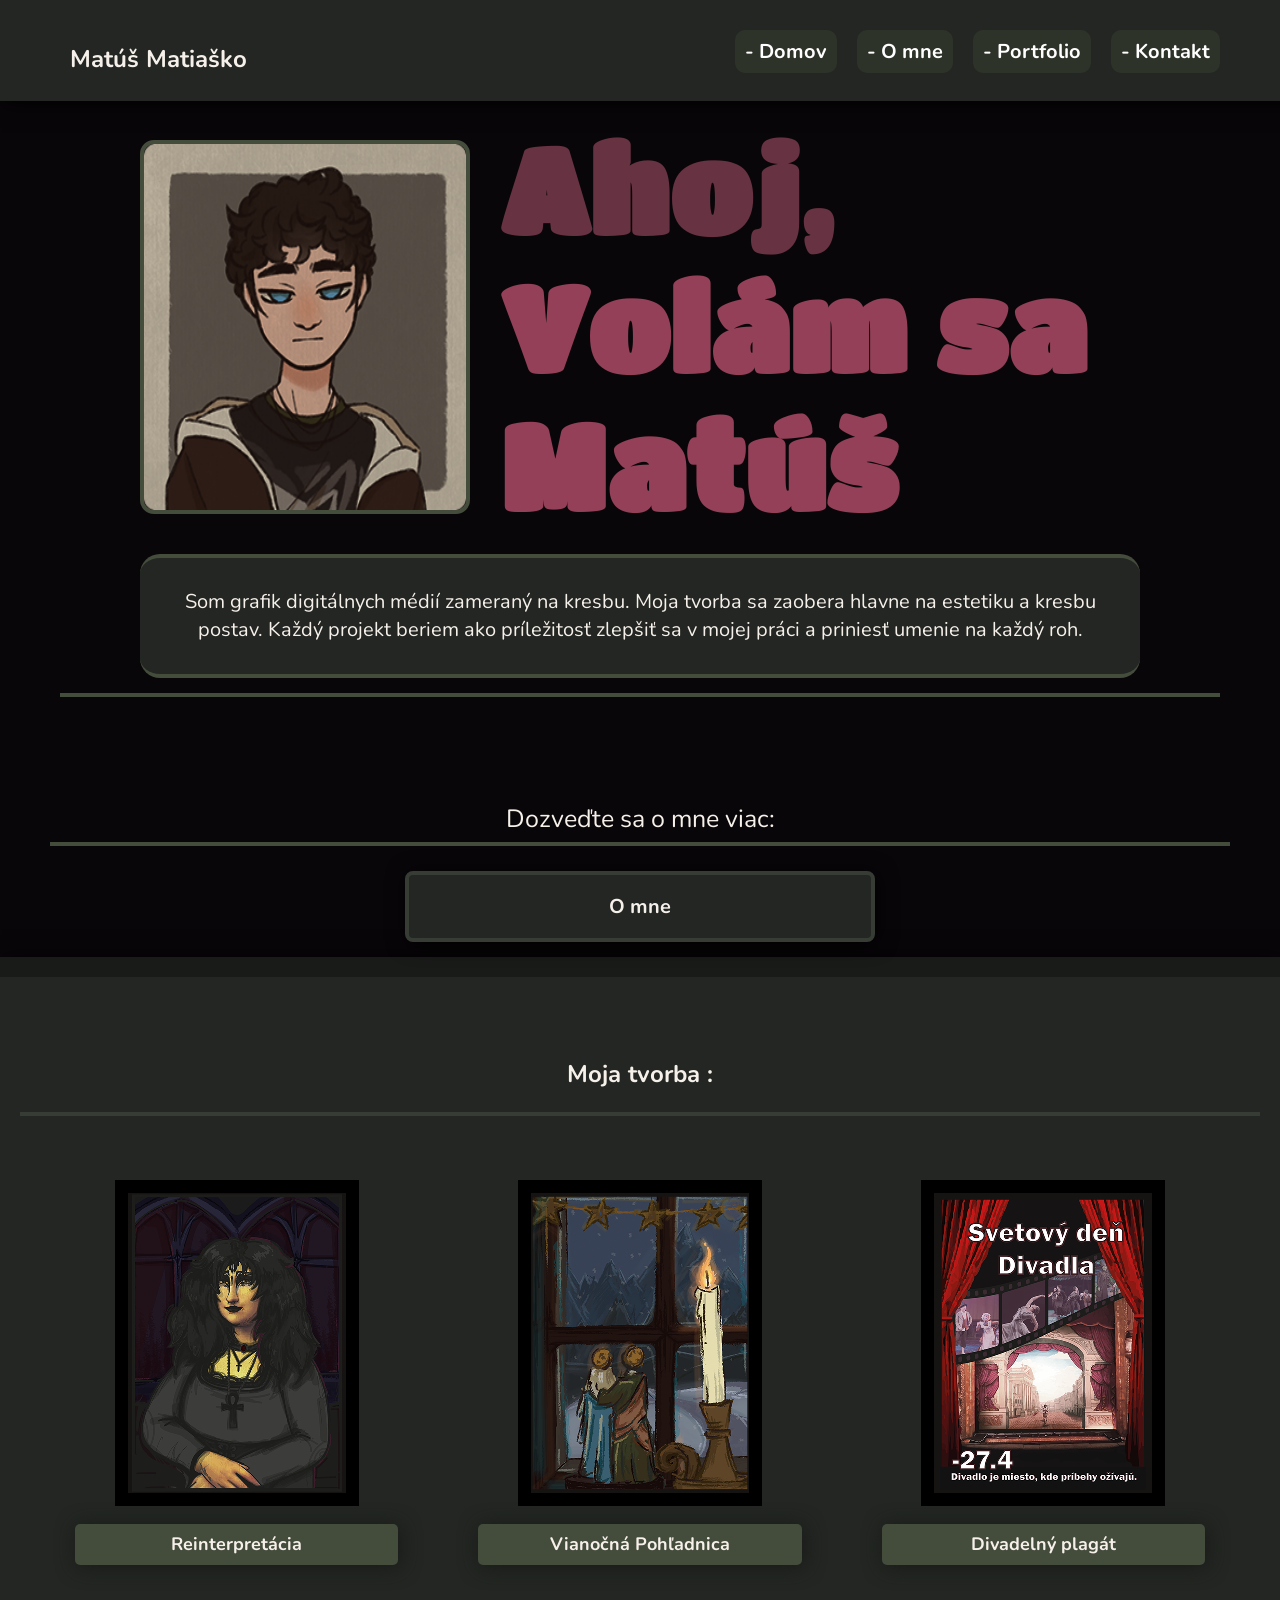
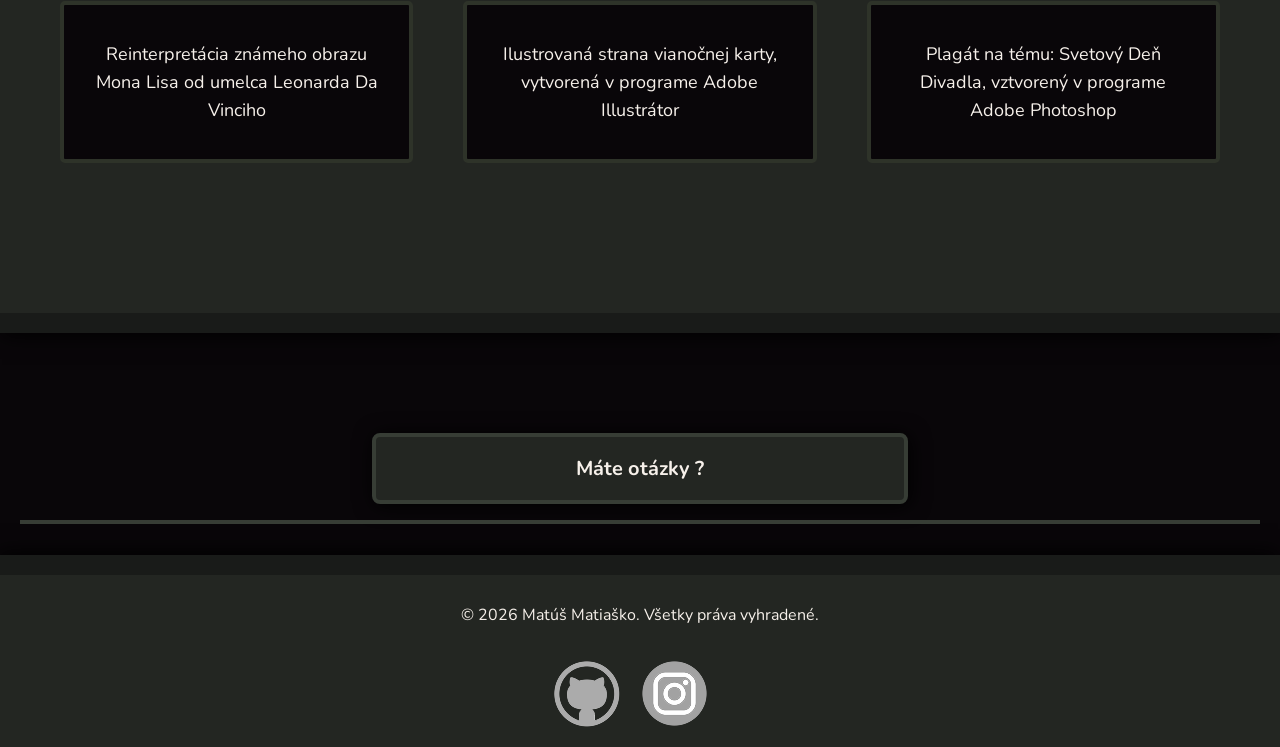
==== commit f0acb782: "," ====
--- a/moje_portfolio/index.html
+++ b/moje_portfolio/index.html
@@ -59,17 +59,17 @@
         <p class="portfolio__nadpis"><b>Moja tvorba :</b></p>
         <p class="border_bottom"></p>
         <div class="portfolio__flex">
-            <div class="portfolio__sekcia__1">
+            <div class="portfolio__sekcia">
                 <img class="portfolio__obrazok" src="images/2 2.png" alt="Reinterpretácia">
                 <p class="portfolio__item-nadpis"><b>Reinterpretácia</b></p>
                 <p class="portfolio__item-text">Reinterpretácia známeho obrazu Mona Lisa od umelca Leonarda Da Vinciho</p>
             </div>
-            <div class="portfolio__sekcia__2">
+            <div class="portfolio__sekcia">
                 <img class="portfolio__obrazok" src="images/3 2.png" alt="Vianočná Pohľadnica">
                 <p class="portfolio__item-nadpis"><b>Vianočná Pohľadnica</b></p>
                 <p class="portfolio__item-text">Ilustrovaná strana vianočnej karty, vytvorená v programe Adobe Illustrátor</p>
             </div>
-            <div class="portfolio__sekcia__3">
+            <div class="portfolio__sekcia">
                 <img class="portfolio__obrazok" src="images/7 5.png" alt="Divadelný plagát">
                 <p class="portfolio__item-nadpis"><b>Divadelný plagát</b></p>
                 <p class="portfolio__item-text">Plagát na tému: Svetový Deň Divadla, vztvorený v programe Adobe Photoshop</p>
@@ -89,8 +89,8 @@
     <footer>
         <p id="footer__copyright">© 2026 Matúš Matiaško. Všetky práva vyhradené.</p>
         <class id="footer_images">
-            <img id="Github__ikona" src="images/image 8.png" alt="Github__ikona">
-            <img id="Instagram__ikona" src="images/instagram-logo-instagram-icon-transparent-free-png 2.png" alt="Instagram__ikona">
+            <img id="Github__ikona" src="assets/icons/image 8.png" alt="Github__ikona">
+            <img id="Instagram__ikona" src="assets/icons/instagram-logo-instagram-icon-transparent-free-png 2.png" alt="Instagram__ikona">
         </class>
     </footer>
 <!--=========================================================================-->
--- a/moje_portfolio/css/style.css
+++ b/moje_portfolio/css/style.css
@@ -22,6 +22,13 @@
     flex-direction: column;
     border-bottom: var(--farba_primarna) 4px solid;
 }
+.sekcia_uvod_div_2{
+    display: flex;
+    flex-direction: column;
+    border-bottom: var(--farba_primarna) 4px solid;
+}
+
+
 #pfp{
     border: var(--farba_primarna) 4px solid;
     border-radius: 14px;
@@ -71,11 +78,11 @@
     font-family: Titan One;
     letter-spacing: 3px;
     color: var(--farba_akcent);
-    -webkit-text-stroke: 1px var(--farba_akcent_3);
 }
 #text_o_mne_1{
     font-size: 60px;
     margin: 0px;    
+    border-width: 0;
 }
 #text_o_mne_2{
     font-size: 60px;
@@ -85,6 +92,14 @@
 #volam_sa{
     font-size: large;
     line-height: 32px;
+    background-color: var(--farba_primarna_3);
+    padding: 20px;
+    border-radius: 20px;
+    margin-bottom: 15px;
+    border-top: var(--farba_primarna) solid 4px;
+    border-bottom: var(--farba_primarna) 4px solid;
+    line-height: 28px;
+    margin: 20px;
 }
 .obrazky{
     text-align: center;
@@ -131,25 +146,7 @@
 }
 /*============================================================================*/
 /*============================================================================*/
-input , textarea{
-    background-color: var(--farba_pozadia);
-    border: var(--farba_border) solid 4px;
-    color: var(--farba_textu);
-    margin-left: 20px;
-    width: 96%;
-    height: 40px;
-}
-.text_kontakt{
-    text-align: center;
-    align-items: center;
-    background-color: var(--farba_primarna);
-    padding: 10px;
-    border-radius: 5px;
-    box-shadow: 2px 2px 20px #181a18;
-}
-textarea{
-    height: 200px;
-}
+
 
 
 
@@ -270,13 +267,10 @@
     box-shadow: 2px 2px 20px black;
 }
 #kontakt-banner:hover {
-        color: var(--farba_pozadia);
-        background-color: var(--farba_primarna_2);
-}
-/*============================================================================*/
-/*==============================PORTFOLIO=====================================*/
-/*============================================================================*/
-.nadpis__portfolio{
+    color: var(--farba_pozadia);
+    background-color: var(--farba_primarna_2);
+}
+.text_kontakt_nadpis{
     text-align: center;
     font-size: 60px;
     margin-top: 3px;
@@ -284,7 +278,56 @@
     font-family: Titan One;
     letter-spacing: 3px;
     color: var(--farba_akcent);
-    -webkit-text-stroke: 1px var(--farba_akcent_3);
+}
+input , textarea{
+    background-color: var(--farba_pozadia);
+    border: var(--farba_border) solid 4px;
+    color: var(--farba_textu);
+    margin-left: 20px;
+    width: 96%;
+    height: 40px;
+}
+.text_kontakt{
+    text-align: center;
+    align-items: center;
+    background-color: var(--farba_primarna);
+    padding: 10px;
+    border-radius: 5px;
+    box-shadow: 2px 2px 20px #181a18;
+}
+textarea{
+    height: 200px;
+}
+.sekcia__kontakt{
+    margin-top: 60px;
+    margin-left: 10px;
+    margin-right: 10px;
+    display: flex;
+    flex-direction: column;
+    text-align: center;
+    gap: 5px;
+    margin-bottom: 40px;
+}
+.kontakt__link{
+    background-color: var(--farba_border);
+    margin: 10px;
+    padding: 10px;
+    color: var(--farba_textu);
+    border-radius: 10px;
+    padding-left: 15px;
+    padding-right: 15px;
+}
+/*============================================================================*/
+/*==============================PORTFOLIO=====================================*/
+/*============================================================================*/
+.nadpis__portfolio{
+    text-align: center;
+    font-size: 60px;
+    margin-top: 3px;
+    margin-bottom: 3px;
+    font-family: Titan One;
+    letter-spacing: 3px;
+    color: var(--farba_akcent);
 }
 .sekcia__portfolio{
     border-top: #191b19 solid 20px;
@@ -372,13 +415,17 @@
     background-color: var(--farba_pozadia);
     border: var(--farba_border) solid 4px;
     color: var(--farba_textu);
-    width: 96%;
+    width: 100%;
     height: 40px;
 }
 
 button:hover {
         color: var(--farba_pozadia);
         background-color: var(--farba_primarna_2);
+}
+.sekcia__margin{
+    margin-left: 20px;
+    margin-right: 20px;
 }
 /*============================================================================*/
 /*==================================BODY======================================*/
@@ -424,7 +471,7 @@
 #pfp{
     width: 450px;
     margin: 20px;
-    margin-left: 40px;
+    margin-left: 80px;
 }
 .div__pfp_hlavny_text{
     display: flex;
@@ -462,51 +509,135 @@
     padding-left: 200px;
 }
 /*============================================================================*/
+#kontakt-banner{
+    align-self: center;
+    font-size: 20px;
+    padding: 20px;
+    padding-right: 200px;
+    padding-left: 200px;
+}
+/*============================================================================*/
 .portfolio__flex{
     display: flex;
     flex-direction: row;
     gap: 50px;
     padding: 40px;
 }
-.portfolio__sekcia__1{
+.portfolio__sekcia{
     display: flex;
     flex-direction: column;
-}
-.portfolio__sekcia__2{
-    display: flex;
-    flex-direction: column;
-}
-.portfolio__sekcia__3{
-    display: flex;
-    flex-direction: column;
-}
-/*============================================================================*/
-#kontakt-banner{
-    align-self: center;
+    flex: 1;
+}
+.nadpis__portfolio{
+    text-align: start;
+    margin-left: 60px;
+    font-size: 100px;
+}
+.sekcia_uvod_div_2{
+    display: flex;
+    flex-direction: row;
+    margin-left: 40px;
+    margin-right: 40px;
+}
+#text_o_mne_1{
+    font-size: 100px;
+    margin-right: 20px;
+}
+#text_o_mne_2{
+    font-size: 100px;
+    margin-right: 20px;
+}
+.text_dozvedte_sa_viac{
+    margin-left: 80px;
+    margin-right: 80px;
+}
+.sekcia_zrucnosti{
+    display: flex;
+    flex-direction: row;
+    justify-content: center;
+    align-items: center;
+    gap: 20px;
+    font-size: 30px;
+}
+.zrucnosti{
+    padding: 10px;
+}
+.obrazky{
+    margin-left: 100px;
+    margin-right: 100px;
+    gap: 20px;
+}
+.ikona{
+    margin-left: 15px;
+    margin-right: 15px;
+}
+.o_mne_text_2{
+    font-size: 25px;
+    margin-top: 60px;
+    margin-left: 60px;
+    margin-right: 60px;
+}
+/*============================================================================*/
+.text_kontakt_nadpis{
+    font-size: 100px;
+    text-align: start;
+    margin-left: 80px;
+}
+.sekcia__kontakt{
+    justify-content: center;
+    align-items: center;
+    padding: 20px;
+}
+.text_kontakt{
     font-size: 20px;
-    padding: 20px;
-    padding-right: 200px;
-    padding-left: 200px;
-}
-
-
-
-
-
-
-
-
-
-}
-
-
-
-
-
-
-
-
-
-
-
-
+    padding-left: 850px;
+    padding-right: 850px;
+}
+.kontakt__link__div{
+    display: flex;
+    flex-direction: row;
+}
+.kontakt__link{
+    font-size: 30px;
+    padding-left: 230px;
+    padding-right: 230px;
+}
+button{
+    padding-left: 800px;
+    padding-right: 800px;
+}
+.odoslať__button{
+    font-size: 20px;
+}
+
+
+
+
+
+
+
+
+
+
+
+
+
+
+
+
+
+
+
+}
+
+
+
+
+
+
+
+
+
+
+
+
